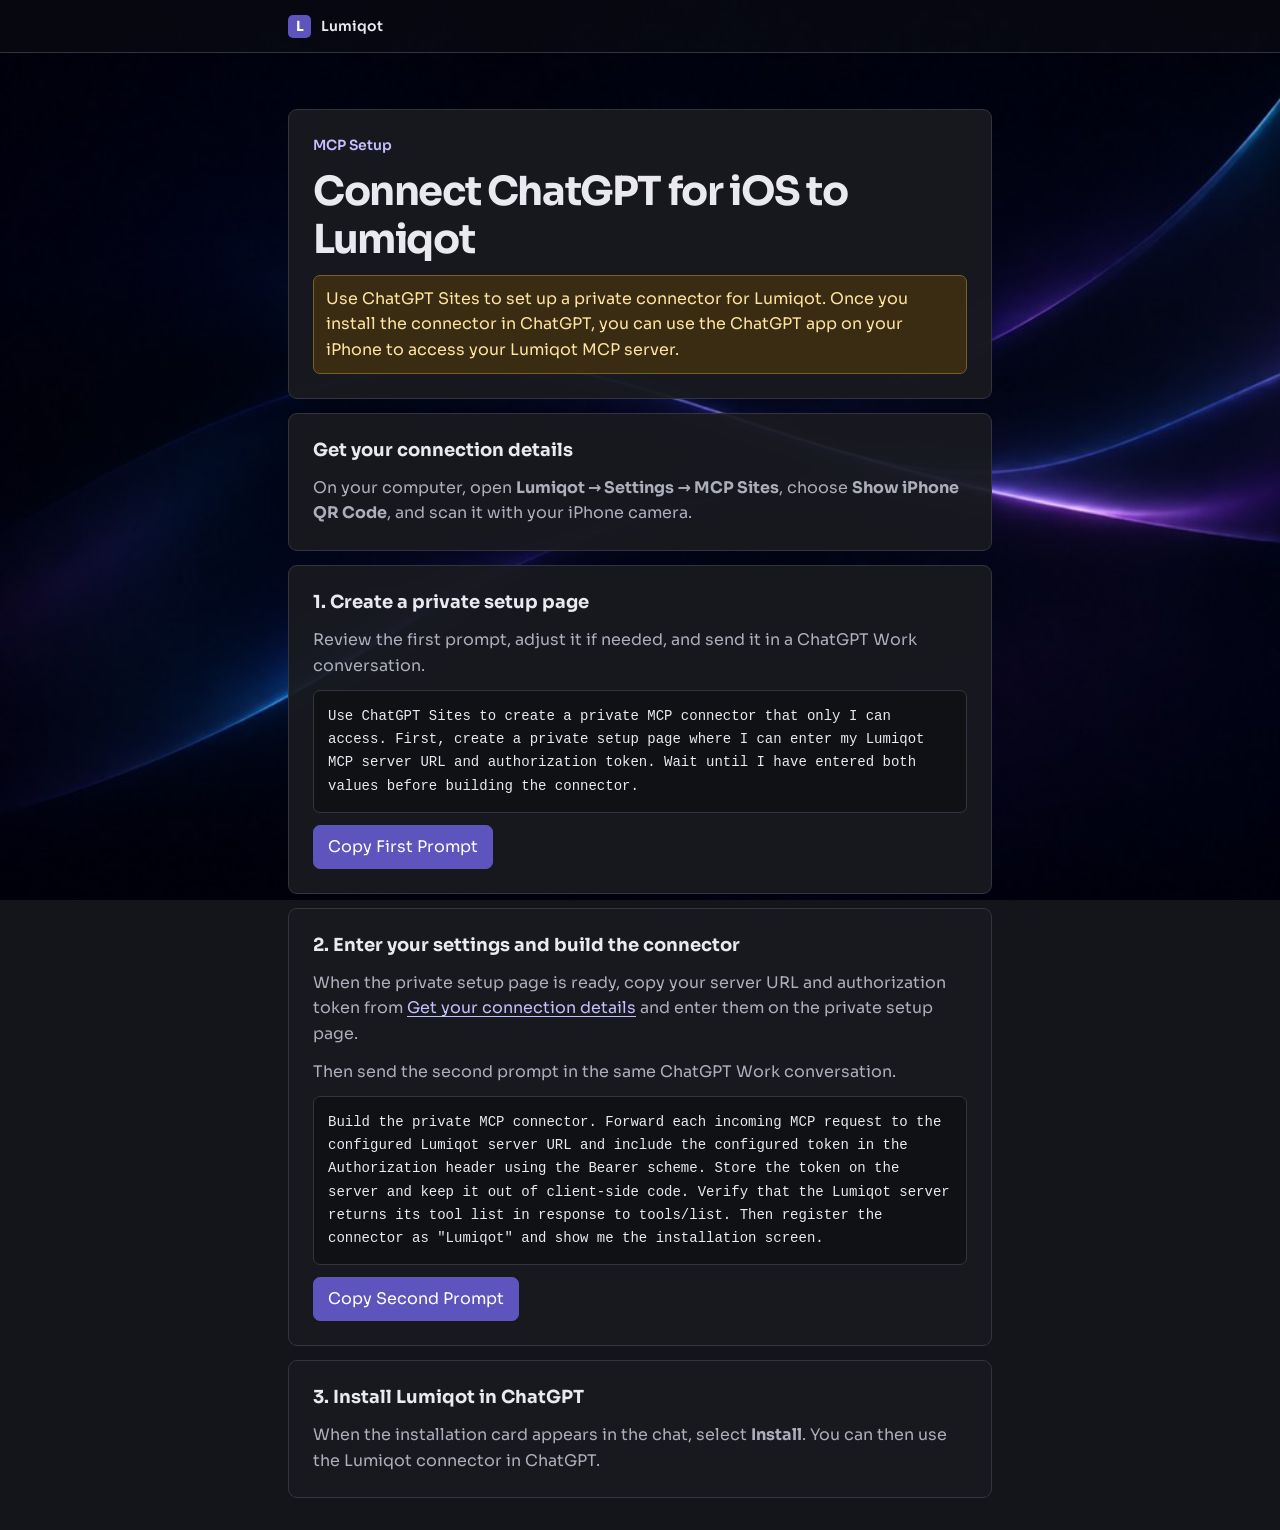
==== docs/guides/chatgpt-ios/mcp/index.html @ c4bddf70 "Bundle Remote and add the iOS MCP setup guide" ====
<!doctype html>
<html lang="en">
<head>
  <meta charset="utf-8">
  <meta name="viewport" content="width=device-width, initial-scale=1, viewport-fit=cover">
  <meta name="referrer" content="no-referrer">
  <meta http-equiv="Content-Security-Policy" content="default-src 'none'; script-src 'self'; style-src 'self'; img-src 'self'; font-src 'self'; connect-src https:; form-action 'none'; base-uri 'none'">
  <meta name="theme-color" content="#14151a">
  <title>Connect ChatGPT for iOS to Lumiqot · MCP Setup</title>
  <link rel="stylesheet" href="./style.css">
  <script src="./copy.js" defer></script>
  <script src="./pairing.js" defer></script>
</head>
<body>
  <header class="titlebar">
    <div class="frame"><span class="mark" aria-hidden="true">L</span> Lumiqot</div>
  </header>
  <main class="frame">
    <header class="intro">
      <p class="subtitle">MCP Setup</p>
      <h1>Connect ChatGPT for iOS to Lumiqot</h1>
      <p class="next-action">Use ChatGPT Sites to set up a private connector for Lumiqot. Once you install the connector in ChatGPT, you can use the ChatGPT app on your iPhone to access your Lumiqot MCP server.</p>
    </header>

    <section id="pairing" aria-labelledby="pairing-title">
      <h2 id="pairing-title">Get your connection details</h2>
      <p id="pairing-instructions">On your computer, open <strong>Lumiqot → Settings → MCP Sites</strong>, choose <strong>Show iPhone QR Code</strong>, and scan it with your iPhone camera.</p>
      <button type="button" id="redeem-pairing" hidden>Get Connection Details</button>
      <p id="pairing-status" role="status" hidden></p>
      <div id="connection-details" hidden>
        <h3>Server URL</h3>
        <pre><code id="server-url"></code></pre>
        <div class="copy-row">
          <button type="button" data-copy="server-url" hidden>Copy Server URL</button>
          <span class="copy-status" role="status"></span>
        </div>
        <h3>Authorization Token</h3>
        <pre><code id="authorization-token"></code></pre>
        <div class="copy-row">
          <button type="button" data-copy="authorization-token" hidden>Copy Authorization Token</button>
          <span class="copy-status" role="status"></span>
        </div>
        <p>Keep this page open until you have entered both values on your private setup page.</p>
      </div>
    </section>

    <section aria-labelledby="admin">
      <h2 id="admin">1. Create a private setup page</h2>
      <p>Review the first prompt, adjust it if needed, and send it in a ChatGPT Work conversation.</p>
      <pre><code id="first-prompt">Use ChatGPT Sites to create a private MCP connector that only I can access. First, create a private setup page where I can enter my Lumiqot MCP server URL and authorization token. Wait until I have entered both values before building the connector.</code></pre>
      <div class="copy-row">
        <button type="button" data-copy="first-prompt" hidden>Copy First Prompt</button>
        <span class="copy-status" role="status"></span>
      </div>
    </section>

    <section aria-labelledby="connect">
      <h2 id="connect">2. Enter your settings and build the connector</h2>
      <p>When the private setup page is ready, copy your server URL and authorization token from <a href="#pairing">Get your connection details</a> and enter them on the private setup page.</p>
      <p>Then send the second prompt in the same ChatGPT Work conversation.</p>
      <pre><code id="second-prompt">Build the private MCP connector. Forward each incoming MCP request to the configured Lumiqot server URL and include the configured token in the Authorization header using the Bearer scheme. Store the token on the server and keep it out of client-side code. Verify that the Lumiqot server returns its tool list in response to tools/list. Then register the connector as "Lumiqot" and show me the installation screen.</code></pre>
      <div class="copy-row">
        <button type="button" data-copy="second-prompt" hidden>Copy Second Prompt</button>
        <span class="copy-status" role="status"></span>
      </div>
    </section>

    <section aria-labelledby="install">
      <h2 id="install">3. Install Lumiqot in ChatGPT</h2>
      <p>When the installation card appears in the chat, select <strong>Install</strong>. You can then use the Lumiqot connector in ChatGPT.</p>
    </section>
  </main>
</body>
</html>
---- docs/guides/chatgpt-ios/mcp/style.css ----
@font-face {
  font-family: Sora;
  src: url("./sora.woff2") format("woff2");
  font-weight: 100 800;
  font-display: swap;
}

:root {
  color-scheme: dark;
  font: 100% Sora, system-ui, sans-serif;
  color: #e9e9ef;
  background: #14151a;
  --surface: #191a20;
  --terminal-background: #101115;
  --border: #33343e;
  --muted: #adaebb;
  --accent: #5d54bd;
  --focus: #988ef8;
  --side: clamp(16px, 4vw, 28px);
  -webkit-text-size-adjust: 100%;
}

* { box-sizing: border-box; }
body { margin: 0; }
body::before {
  content: "";
  position: fixed;
  inset: 0;
  z-index: -1;
  background: #14151a url("./background.jpg") left top / cover no-repeat;
}
.frame {
  max-width: 760px;
  margin-inline: auto;
  padding-left: max(var(--side), env(safe-area-inset-left));
  padding-right: max(var(--side), env(safe-area-inset-right));
}
.titlebar {
  background: #11121765;
  border-bottom: 1px solid var(--border);
  padding-top: env(safe-area-inset-top);
}
.titlebar .frame {
  display: flex;
  align-items: center;
  min-height: 52px;
  gap: 10px;
  font-size: .875rem;
  font-weight: 600;
}
.mark {
  display: grid;
  place-items: center;
  width: 23px;
  height: 23px;
  border-radius: 5px;
  background: var(--accent);
  color: white;
  font-weight: 700;
}
main {
  display: grid;
  gap: 14px;
  padding-top: clamp(26px, 6vw, 56px);
  padding-bottom: calc(32px + env(safe-area-inset-bottom));
}
.intro, section {
  display: grid;
  min-width: 0;
  gap: 12px;
  padding: clamp(15px, 4vw, 24px);
  border: 1px solid var(--border);
  border-radius: 9px;
  background: #191a20ed;
}
h1, h2, p, pre { margin: 0; }
h1 {
  font-size: clamp(1.7rem, 6vw, 2.5rem);
  line-height: 1.18;
  letter-spacing: -.035em;
}
h2 { font-size: 1.125rem; line-height: 1.4; }
p { color: var(--muted); line-height: 1.6; }
.subtitle { color: #c4bfff; font-size: .875rem; font-weight: 600; }
.next-action {
  padding: 10px 12px;
  border: 1px solid #786126;
  border-radius: 7px;
  background: #392c12;
  color: #ffe3a0;
}
pre {
  padding: 14px;
  background: var(--terminal-background);
  border: 1px solid var(--border);
  border-radius: 7px;
  white-space: pre-wrap;
  overflow-wrap: anywhere;
  font: .875rem/1.65 ui-monospace, Menlo, monospace;
}
.copy-row { display: flex; flex-wrap: wrap; align-items: center; gap: 8px 12px; }
.copy-row:has(button[hidden]) { display: none; }
button {
  min-height: 44px;
  padding: 8px 14px;
  border: 1px solid var(--accent);
  border-radius: 7px;
  background: var(--accent);
  color: white;
  font: inherit;
  cursor: pointer;
}
button:hover { background: #6c62c9; }
button:focus-visible { outline: 2px solid var(--focus); outline-offset: 2px; }
.copy-status { color: var(--muted); font-size: .875rem; }

[hidden] { display: none !important; }
a { color: #c4bfff; text-underline-offset: .2em; }
#redeem-pairing { justify-self: start; }
#connection-details { display: grid; gap: 10px; }
#connection-details h3 { margin: 4px 0 0; font-size: 1rem; }
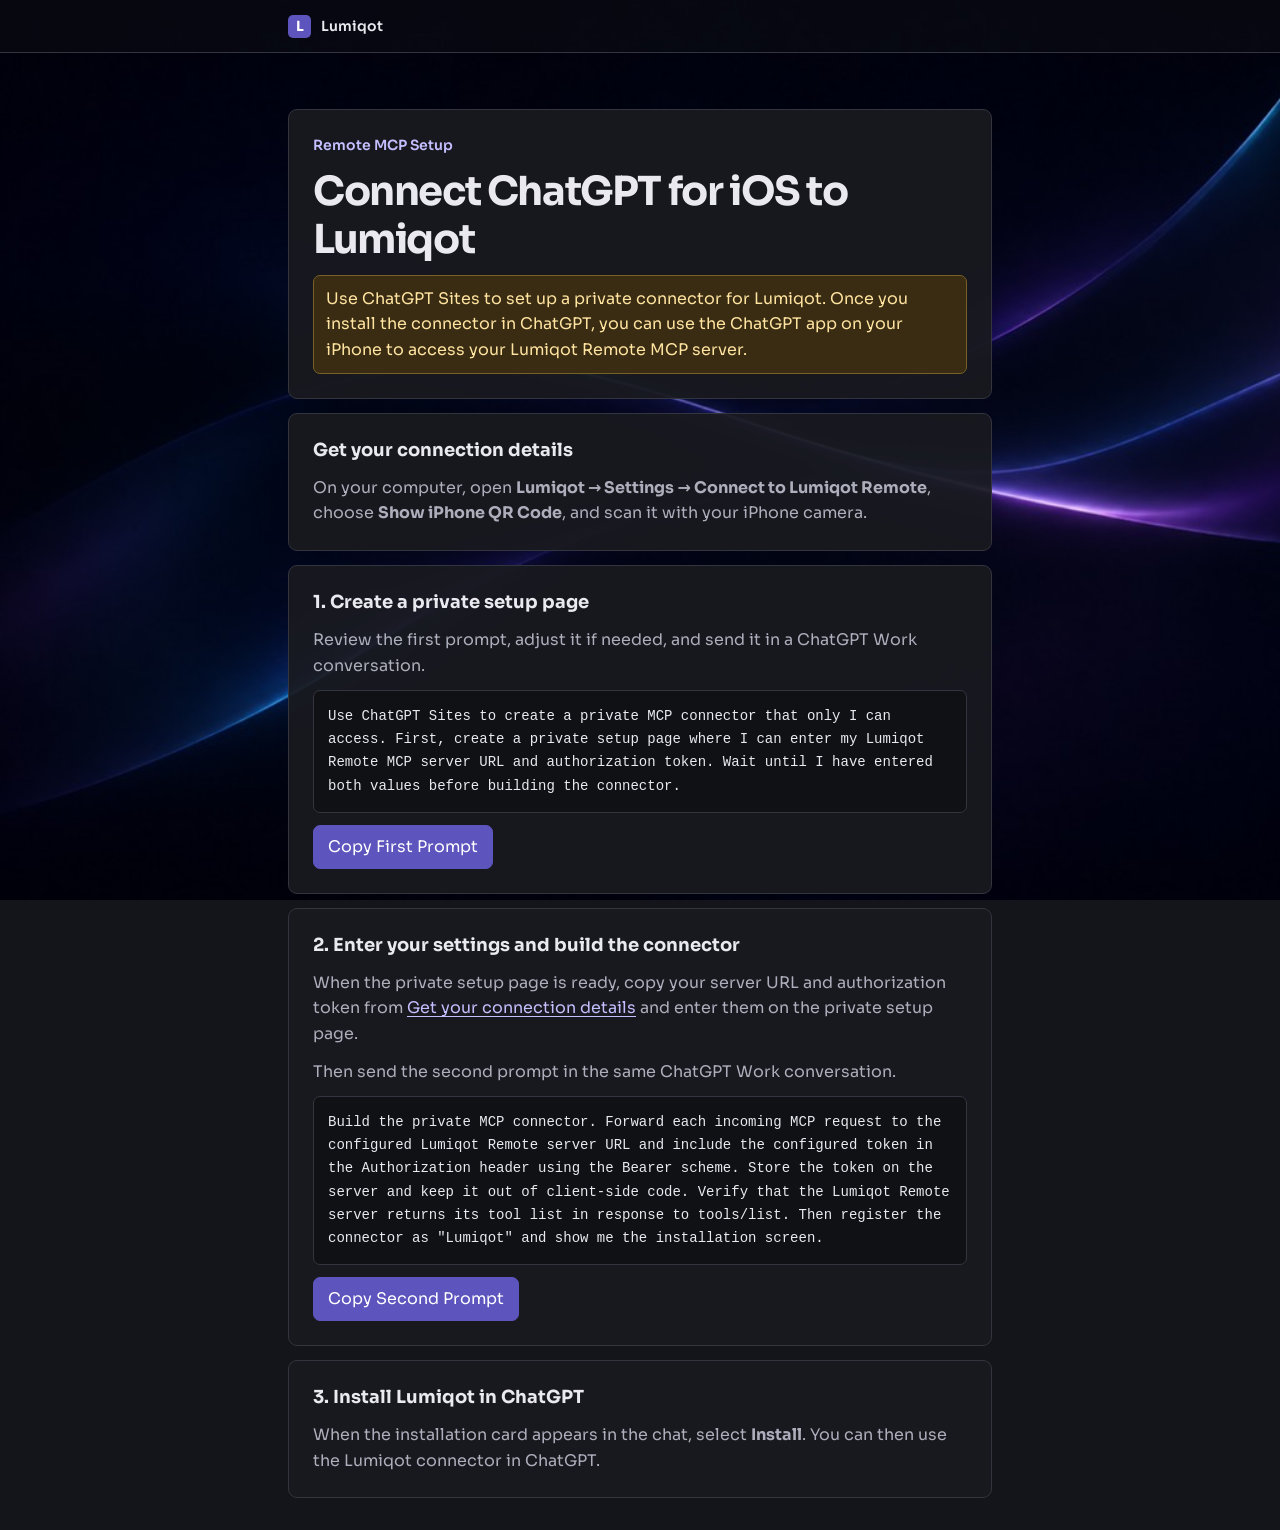
==== commit 4efc62f2: "Clarify Lumiqot Remote pairing guide" ====
--- a/docs/guides/chatgpt-ios/mcp/index.html
+++ b/docs/guides/chatgpt-ios/mcp/index.html
@@ -6,7 +6,7 @@
   <meta name="referrer" content="no-referrer">
   <meta http-equiv="Content-Security-Policy" content="default-src 'none'; script-src 'self'; style-src 'self'; img-src 'self'; font-src 'self'; connect-src https:; form-action 'none'; base-uri 'none'">
   <meta name="theme-color" content="#14151a">
-  <title>Connect ChatGPT for iOS to Lumiqot · MCP Setup</title>
+  <title>Connect ChatGPT for iOS to Lumiqot · Remote MCP Setup</title>
   <link rel="stylesheet" href="./style.css">
   <script src="./copy.js" defer></script>
   <script src="./pairing.js" defer></script>
@@ -17,14 +17,14 @@
   </header>
   <main class="frame">
     <header class="intro">
-      <p class="subtitle">MCP Setup</p>
+      <p class="subtitle">Remote MCP Setup</p>
       <h1>Connect ChatGPT for iOS to Lumiqot</h1>
-      <p class="next-action">Use ChatGPT Sites to set up a private connector for Lumiqot. Once you install the connector in ChatGPT, you can use the ChatGPT app on your iPhone to access your Lumiqot MCP server.</p>
+      <p class="next-action">Use ChatGPT Sites to set up a private connector for Lumiqot. Once you install the connector in ChatGPT, you can use the ChatGPT app on your iPhone to access your Lumiqot Remote MCP server.</p>
     </header>
 
     <section id="pairing" aria-labelledby="pairing-title">
       <h2 id="pairing-title">Get your connection details</h2>
-      <p id="pairing-instructions">On your computer, open <strong>Lumiqot → Settings → MCP Sites</strong>, choose <strong>Show iPhone QR Code</strong>, and scan it with your iPhone camera.</p>
+      <p id="pairing-instructions">On your computer, open <strong>Lumiqot → Settings → Connect to Lumiqot Remote</strong>, choose <strong>Show iPhone QR Code</strong>, and scan it with your iPhone camera.</p>
       <button type="button" id="redeem-pairing" hidden>Get Connection Details</button>
       <p id="pairing-status" role="status" hidden></p>
       <div id="connection-details" hidden>
@@ -47,7 +47,7 @@
     <section aria-labelledby="admin">
       <h2 id="admin">1. Create a private setup page</h2>
       <p>Review the first prompt, adjust it if needed, and send it in a ChatGPT Work conversation.</p>
-      <pre><code id="first-prompt">Use ChatGPT Sites to create a private MCP connector that only I can access. First, create a private setup page where I can enter my Lumiqot MCP server URL and authorization token. Wait until I have entered both values before building the connector.</code></pre>
+      <pre><code id="first-prompt">Use ChatGPT Sites to create a private MCP connector that only I can access. First, create a private setup page where I can enter my Lumiqot Remote MCP server URL and authorization token. Wait until I have entered both values before building the connector.</code></pre>
       <div class="copy-row">
         <button type="button" data-copy="first-prompt" hidden>Copy First Prompt</button>
         <span class="copy-status" role="status"></span>
@@ -58,7 +58,7 @@
       <h2 id="connect">2. Enter your settings and build the connector</h2>
       <p>When the private setup page is ready, copy your server URL and authorization token from <a href="#pairing">Get your connection details</a> and enter them on the private setup page.</p>
       <p>Then send the second prompt in the same ChatGPT Work conversation.</p>
-      <pre><code id="second-prompt">Build the private MCP connector. Forward each incoming MCP request to the configured Lumiqot server URL and include the configured token in the Authorization header using the Bearer scheme. Store the token on the server and keep it out of client-side code. Verify that the Lumiqot server returns its tool list in response to tools/list. Then register the connector as "Lumiqot" and show me the installation screen.</code></pre>
+      <pre><code id="second-prompt">Build the private MCP connector. Forward each incoming MCP request to the configured Lumiqot Remote server URL and include the configured token in the Authorization header using the Bearer scheme. Store the token on the server and keep it out of client-side code. Verify that the Lumiqot Remote server returns its tool list in response to tools/list. Then register the connector as "Lumiqot" and show me the installation screen.</code></pre>
       <div class="copy-row">
         <button type="button" data-copy="second-prompt" hidden>Copy Second Prompt</button>
         <span class="copy-status" role="status"></span>
